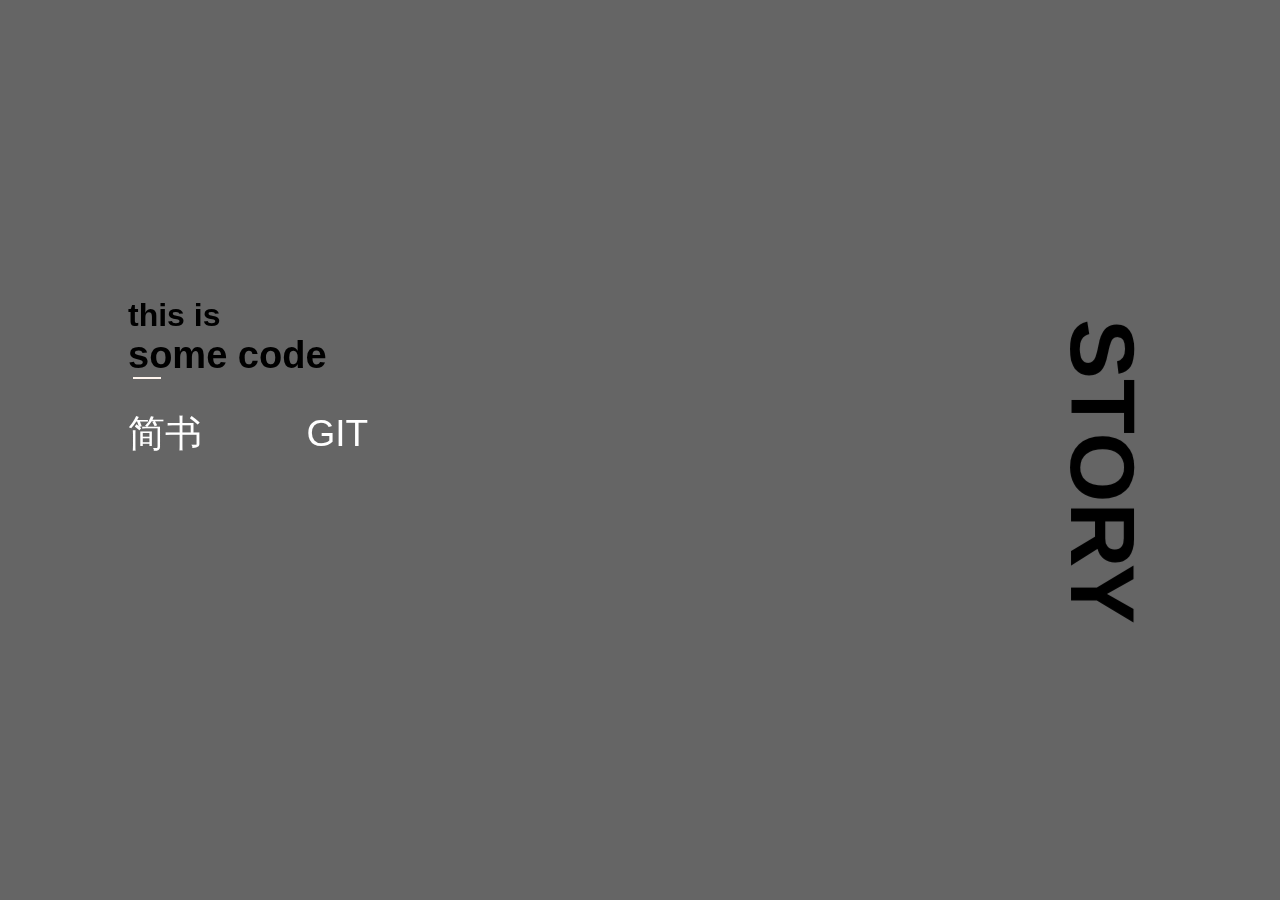
==== index.html @ 61cb929c "wrote a readme file" ====
<!DOCTYPE html>
<html lang="en">
<head>
    <meta charset="UTF-8">
    <meta name="viewport" content="width=device-width, initial-scale=1.0">
    <meta http-equiv="X-UA-Compatible" content="ie=edge">
    <title>renran</title>
</head>
<body>
        <div class="star"></div>
        <div class="star pink"></div>
        <!-- <div class="star blue"></div> -->

        <div id="main">
            <h2 class="title1">this is</h2>
            <h3 class="title2">some code</h3>
            <div class="_"></div>
            <a class="link" href="#">简书</a>  <a class="link" href="#">GIT</a>
        </div>


        <h1 class="title3" >STORY</h1>
    
</body>
</html>

<style>
    ._{
        border-top: seashell 2px solid;
        width: 28px;
        margin-left: 5px;
        padding-top: 30px;
    }

    *{
        font-family: "Hiragino Sans GB", "Microsoft YaHei", "open sans", "Helvetica Neue", Helvetica, Arial, sans-serif;
        user-select: none;
    }

    .link{
        text-decoration:none; 
        color: white;
        font-size: 37px;
        cursor:pointer;
        padding-right: 100px;
    }

    #main{
        position: fixed;
        left: 10%;
        top: 33%;
    }

    .title1{
        font-size: 32px;
        margin: 0;
    }
    .title2{
        font-size: 38px;
        margin: 0;
    }

    .title3{
        position: fixed;
        font-size: 90px;
        top: 40%;
        right: 2%;
        transform:rotate(90deg);
        -ms-transform:rotate(90deg); 	/* IE 9 */
        -moz-transform:rotate(90deg); 	/* Firefox */
        -webkit-transform:rotate(90deg); /* Safari 和 Chrome */
        -o-transform:rotate(90deg); 	/* Opera */
    }

    body{
        background-color: #656565;
    }

    .star {
    display: block;
    width: 5px;
    height: 5px;
    border-radius: 50%;
    background: #FFF;
    top: 100px;
    left: 500px;
    position: relative;
    transform-origin: 100% 0;
    animation: star-ani 4s linear infinite;
    -webkit-animation:star-ani 5s linear infinite;
    box-shadow: 0 0 5px 5px rgba(255, 255, 255, .3);
    opacity: 0;
    z-index: 2;
}
.star:after {
    content: '';
    display: block;
    top: 0px;
    left: 4px;
    border: 0px solid #fff;
    border-width: 0px 90px 2px 90px;
    border-color: transparent transparent transparent rgba(255, 255, 255, .3);
    transform: rotate(-45deg) translate3d(1px, 3px, 0);
    box-shadow: 0 0 1px 0 rgba(255, 255, 255, .1);
    transform-origin: 0% 100%;
}
.pink {
    top: 100px;
    left: 800px;
    background: #fff;
    animation-delay: 3s;
    -webkit-animation-delay: 3s;
    -moz-animation-delay: 3s;
}
.pink:after {
    border-color: transparent transparent transparent #fff;
    animation-delay: 3s;
    -webkit-animation-delay: 3s;
    -moz-animation-delay: 3s;
}
.blue {
    top: 120px;
    left: 1200px;
    background: fff;
    animation-delay: 7s;
    -webkit-animation-delay: 7s;
    -moz-animation-delay: 7s;
}
.blue:after {
     border-color: transparent transparent transparent fff;
    -webkit-animation-delay: 7s;
    -moz-animation-delay: 7s;
    animation-delay: 7s;
}
  @keyframes star-ani {
    0% {
        opacity: 0;
        transform: scale(0) translate3d(0, 0, 0);
    }
    20%{
        opacity: 0.8;
        transform: scale(0.2) translate3d(-100px, 100px, 0);
    }
    40% {
        opacity: 0.8;
        transform: scale(0.4) translate3d(-200px, 200px, 0);
    }
    60% {
        opacity: 0.8;
        transform: scale(0.6) translate3d(-300px, 300px, 0);
    }
    80% {
        opacity: 1;
        transform: scale(0.8) translate3d(-350px, 350px, 0);
    }
    100% {
        opacity: 1;
        transform: scale(1) translate3d(-400px, 380px, 0);
    }
}
</style>
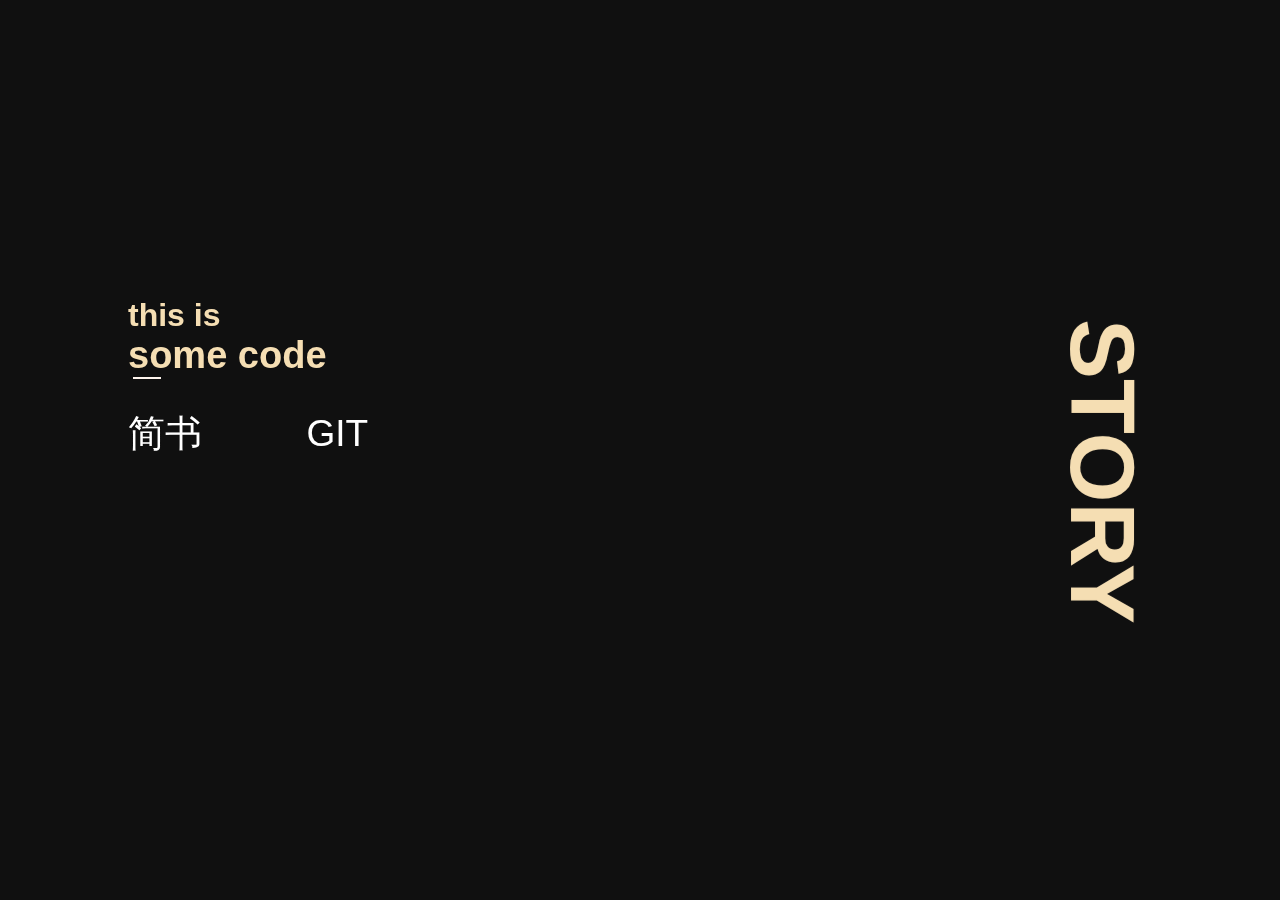
==== commit f3aa5128: "ok" ====
--- a/index.html
+++ b/index.html
@@ -54,13 +54,16 @@
     .title1{
         font-size: 32px;
         margin: 0;
+        color: wheat;
     }
     .title2{
         font-size: 38px;
         margin: 0;
+        color: wheat;
     }
 
     .title3{
+        color: wheat;
         position: fixed;
         font-size: 90px;
         top: 40%;
@@ -73,7 +76,7 @@
     }
 
     body{
-        background-color: #656565;
+        background-color: #101010;
     }
 
     .star {
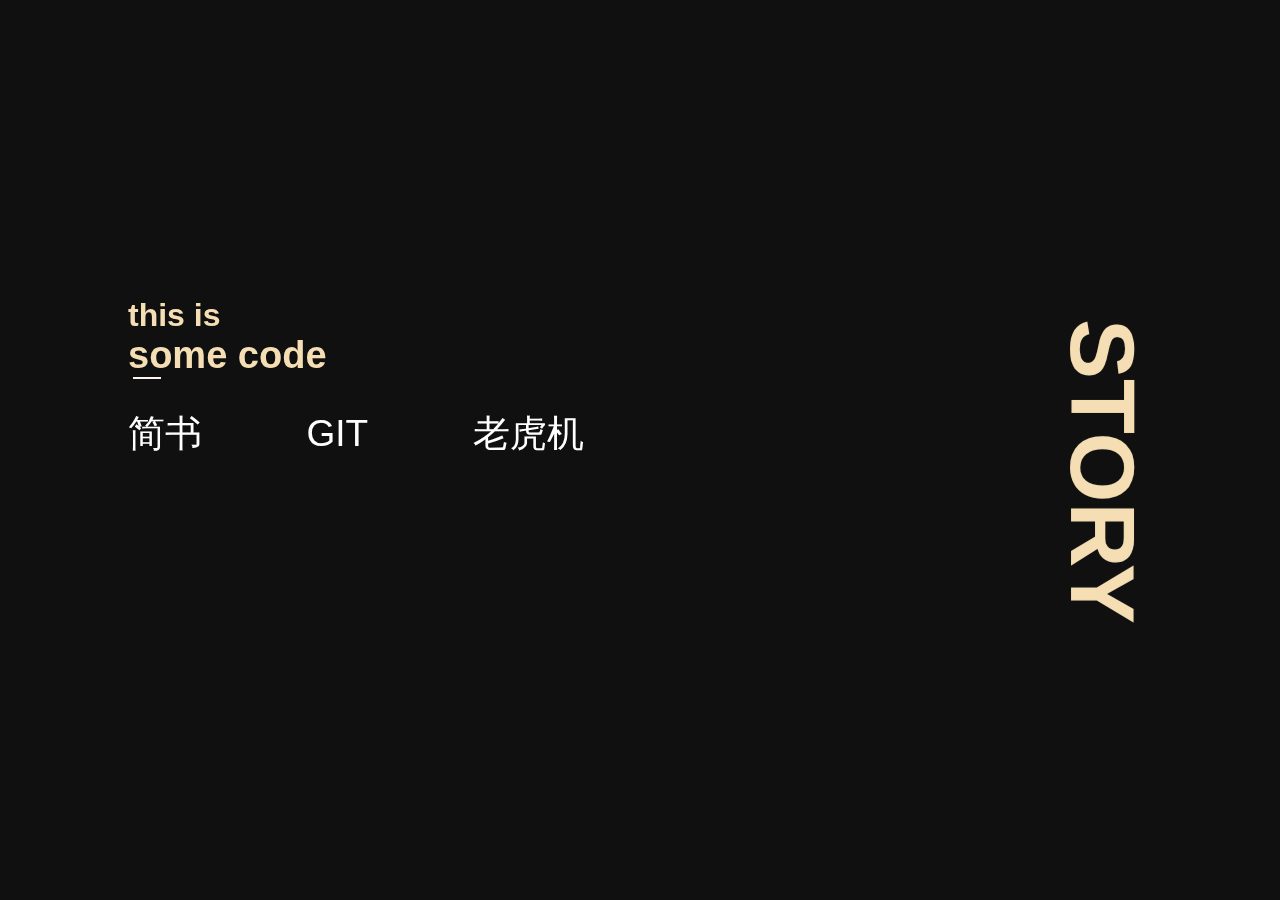
==== commit 6a50af78: "up" ====
--- a/index.html
+++ b/index.html
@@ -2,163 +2,29 @@
 <html lang="en">
 <head>
     <meta charset="UTF-8">
-    <meta name="viewport" content="width=device-width, initial-scale=1.0">
+    <meta name="viewport" content="width=device-width, initial-scale=1.0,maximum-scale=0.4,user-scalable=0">
     <meta http-equiv="X-UA-Compatible" content="ie=edge">
+    <link rel="shortcut icon" type="image/x-icon" href="./cherry.ico">
+    <link rel="stylesheet" href="./index.css">
     <title>renran</title>
 </head>
 <body>
         <div class="star"></div>
         <div class="star pink"></div>
-        <!-- <div class="star blue"></div> -->
-
         <div id="main">
-            <h2 class="title1">this is</h2>
-            <h3 class="title2">some code</h3>
+            <div class="title1box">
+                <h2 class="title1">this is</h2>
+            </div>
+            <div class="title2box">
+                <h3 class="title2">some code</h3>
+            </div>
             <div class="_"></div>
-            <a class="link" href="#">简书</a>  <a class="link" href="#">GIT</a>
+            <div class="linkBox">
+                <a class="link" href="https://www.jianshu.com/u/8c896c3fadb8">简书</a> 
+                <a class="link" href="https://github.com/rr13k">GIT</a>
+                <a class="link" href="https://rr13k.github.io/tiger_atm">老虎机</a>
+            </div>
         </div>
-
-
         <h1 class="title3" >STORY</h1>
-    
 </body>
-</html>
-
-<style>
-    ._{
-        border-top: seashell 2px solid;
-        width: 28px;
-        margin-left: 5px;
-        padding-top: 30px;
-    }
-
-    *{
-        font-family: "Hiragino Sans GB", "Microsoft YaHei", "open sans", "Helvetica Neue", Helvetica, Arial, sans-serif;
-        user-select: none;
-    }
-
-    .link{
-        text-decoration:none; 
-        color: white;
-        font-size: 37px;
-        cursor:pointer;
-        padding-right: 100px;
-    }
-
-    #main{
-        position: fixed;
-        left: 10%;
-        top: 33%;
-    }
-
-    .title1{
-        font-size: 32px;
-        margin: 0;
-        color: wheat;
-    }
-    .title2{
-        font-size: 38px;
-        margin: 0;
-        color: wheat;
-    }
-
-    .title3{
-        color: wheat;
-        position: fixed;
-        font-size: 90px;
-        top: 40%;
-        right: 2%;
-        transform:rotate(90deg);
-        -ms-transform:rotate(90deg); 	/* IE 9 */
-        -moz-transform:rotate(90deg); 	/* Firefox */
-        -webkit-transform:rotate(90deg); /* Safari 和 Chrome */
-        -o-transform:rotate(90deg); 	/* Opera */
-    }
-
-    body{
-        background-color: #101010;
-    }
-
-    .star {
-    display: block;
-    width: 5px;
-    height: 5px;
-    border-radius: 50%;
-    background: #FFF;
-    top: 100px;
-    left: 500px;
-    position: relative;
-    transform-origin: 100% 0;
-    animation: star-ani 4s linear infinite;
-    -webkit-animation:star-ani 5s linear infinite;
-    box-shadow: 0 0 5px 5px rgba(255, 255, 255, .3);
-    opacity: 0;
-    z-index: 2;
-}
-.star:after {
-    content: '';
-    display: block;
-    top: 0px;
-    left: 4px;
-    border: 0px solid #fff;
-    border-width: 0px 90px 2px 90px;
-    border-color: transparent transparent transparent rgba(255, 255, 255, .3);
-    transform: rotate(-45deg) translate3d(1px, 3px, 0);
-    box-shadow: 0 0 1px 0 rgba(255, 255, 255, .1);
-    transform-origin: 0% 100%;
-}
-.pink {
-    top: 100px;
-    left: 800px;
-    background: #fff;
-    animation-delay: 3s;
-    -webkit-animation-delay: 3s;
-    -moz-animation-delay: 3s;
-}
-.pink:after {
-    border-color: transparent transparent transparent #fff;
-    animation-delay: 3s;
-    -webkit-animation-delay: 3s;
-    -moz-animation-delay: 3s;
-}
-.blue {
-    top: 120px;
-    left: 1200px;
-    background: fff;
-    animation-delay: 7s;
-    -webkit-animation-delay: 7s;
-    -moz-animation-delay: 7s;
-}
-.blue:after {
-     border-color: transparent transparent transparent fff;
-    -webkit-animation-delay: 7s;
-    -moz-animation-delay: 7s;
-    animation-delay: 7s;
-}
-  @keyframes star-ani {
-    0% {
-        opacity: 0;
-        transform: scale(0) translate3d(0, 0, 0);
-    }
-    20%{
-        opacity: 0.8;
-        transform: scale(0.2) translate3d(-100px, 100px, 0);
-    }
-    40% {
-        opacity: 0.8;
-        transform: scale(0.4) translate3d(-200px, 200px, 0);
-    }
-    60% {
-        opacity: 0.8;
-        transform: scale(0.6) translate3d(-300px, 300px, 0);
-    }
-    80% {
-        opacity: 1;
-        transform: scale(0.8) translate3d(-350px, 350px, 0);
-    }
-    100% {
-        opacity: 1;
-        transform: scale(1) translate3d(-400px, 380px, 0);
-    }
-}
-</style>+</html>--- a/index.css
+++ b/index.css
@@ -0,0 +1,224 @@
+._{
+    border-top: seashell 2px solid;
+    width: 28px;
+    margin-left: 5px;
+    padding-top: 30px;
+}
+
+*{
+    font-family: "Hiragino Sans GB", "Microsoft YaHei", "open sans", "Helvetica Neue", Helvetica, Arial, sans-serif;
+    user-select: none;
+}
+
+.link:hover{
+    color: #b7b7b7;
+}
+
+.link{
+    text-decoration:none; 
+    color: white;
+    font-size: 37px;
+    cursor:pointer;
+    padding-right: 100px;
+}
+
+.linkBox{
+    position: relative;
+    animation:zoom 3s 1;
+    animation-timing-function:ease;
+    -webkit-animation:zoom 3s 1; /*Safari and Chrome*/
+    -webkit-animation-timing-function:ease;
+}
+
+
+@keyframes zoom
+{
+0% {transform:scale(0,0);}
+30% {transform:scale(0,0);}
+100% {transform:scale(1,1);}
+}
+
+@-webkit-keyframes zoom /*Safari and Chrome*/
+{
+0% {transform:scale(0,0);}
+30% {transform:scale(0,0);}
+100% {transform:scale(1,1);}
+}
+
+
+#main{
+    position: fixed;
+    left: 10%;
+    top: 33%;
+}
+
+.title1{
+    font-size: 32px;
+    margin: 0;
+    color: wheat;
+}
+
+.title1box{
+    position: relative;
+    animation:mymove 2s 1;
+    animation-timing-function:ease;
+    -webkit-animation:mymove 2s 1; /*Safari and Chrome*/
+    -webkit-animation-timing-function:ease;
+}
+
+.title2box{
+    position: relative;
+    animation:mymove2 3s 1;
+    animation-timing-function:ease;
+    -webkit-animation:mymove2 3s 1; /*Safari and Chrome*/
+    -webkit-animation-timing-function:ease;
+}
+
+@keyframes mymove2
+{
+0% {opacity: 0;}
+30% {opacity: 0;}
+100% {opacity:1;}
+}
+
+@-webkit-keyframes mymove2 /*Safari and Chrome*/
+{
+0% {opacity: 0;}
+30% {opacity: 0;}
+100% {opacity:1;}
+}
+
+
+@keyframes mymove
+{
+from {left:-400px;}
+to {left:0px;}
+}
+
+@-webkit-keyframes mymove /*Safari and Chrome*/
+{
+from {left:-400px;}
+to {left:0px;}
+}
+
+.title2{
+    font-size: 38px;
+    margin: 0;
+    color: wheat;
+}
+
+.title3{
+    color: wheat;
+    position: fixed;
+    font-size: 90px;
+    top: 40%;
+    right: 2%;
+    transform:rotate(90deg);
+    -ms-transform:rotate(90deg); 	/* IE 9 */
+    -moz-transform:rotate(90deg); 	/* Firefox */
+    -webkit-transform:rotate(90deg); /* Safari 和 Chrome */
+    -o-transform:rotate(90deg); 	/* Opera */
+    animation:_hide 5s 1;
+    animation-timing-function:ease;
+    -webkit-animation:_hide 5s 1; /*Safari and Chrome*/
+    -webkit-animation-timing-function:ease;
+}
+
+@keyframes _hide
+{
+from {color:black;opacity: 0;}
+to {color:wheat;opacity: 1;}
+}
+
+@-webkit-keyframes _hide /*Safari and Chrome*/
+{
+from {color:black;opacity: 0;}
+to {color:wheat;opacity: 1;}
+}
+
+body{
+    background-color: #101010;
+}
+
+.star {
+display: block;
+width: 5px;
+height: 5px;
+border-radius: 50%;
+background: #FFF;
+top: 100px;
+left: 500px;
+position: relative;
+transform-origin: 100% 0;
+animation: star-ani 4s linear infinite;
+-webkit-animation:star-ani 5s linear infinite;
+box-shadow: 0 0 5px 5px rgba(255, 255, 255, .3);
+opacity: 0;
+z-index: 2;
+}
+.star:after {
+content: '';
+display: block;
+top: 0px;
+left: 4px;
+border: 0px solid #fff;
+border-width: 0px 90px 2px 90px;
+border-color: transparent transparent transparent rgba(255, 255, 255, .3);
+transform: rotate(-45deg) translate3d(1px, 3px, 0);
+box-shadow: 0 0 1px 0 rgba(255, 255, 255, .1);
+transform-origin: 0% 100%;
+}
+.pink {
+top: 100px;
+left: 800px;
+background: #fff;
+animation-delay: 3s;
+-webkit-animation-delay: 3s;
+-moz-animation-delay: 3s;
+}
+.pink:after {
+border-color: transparent transparent transparent #fff;
+animation-delay: 3s;
+-webkit-animation-delay: 3s;
+-moz-animation-delay: 3s;
+}
+.blue {
+top: 120px;
+left: 1200px;
+background: fff;
+animation-delay: 7s;
+-webkit-animation-delay: 7s;
+-moz-animation-delay: 7s;
+}
+.blue:after {
+ border-color: transparent transparent transparent fff;
+-webkit-animation-delay: 7s;
+-moz-animation-delay: 7s;
+animation-delay: 7s;
+}
+@keyframes star-ani {
+0% {
+    opacity: 0;
+    transform: scale(0) translate3d(0, 0, 0);
+}
+20%{
+    opacity: 0.8;
+    transform: scale(0.2) translate3d(-100px, 100px, 0);
+}
+40% {
+    opacity: 0.8;
+    transform: scale(0.4) translate3d(-200px, 200px, 0);
+}
+60% {
+    opacity: 0.8;
+    transform: scale(0.6) translate3d(-300px, 300px, 0);
+}
+80% {
+    opacity: 1;
+    transform: scale(0.8) translate3d(-350px, 350px, 0);
+}
+100% {
+    opacity: 1;
+    transform: scale(1) translate3d(-400px, 380px, 0);
+}
+}